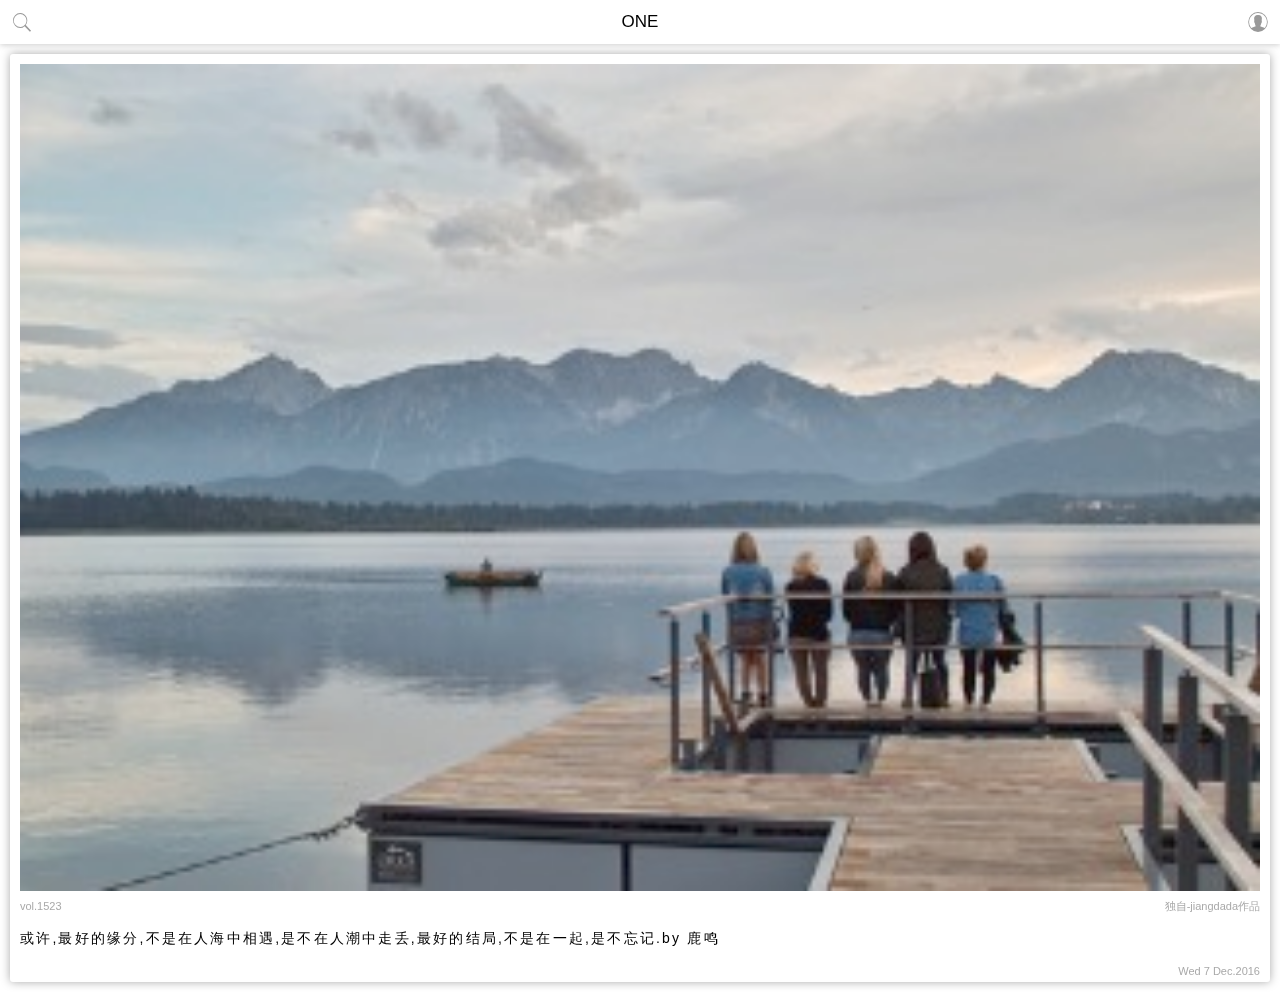
==== HTML/Home.html @ 0b8643e7 "no message" ====
<!doctype html>
<html>

	<head>
		<meta charset="UTF-8">
		<title></title>
		<meta name="viewport" content="width=device-width,initial-scale=1,minimum-scale=1,maximum-scale=1,user-scalable=no" />
		<link href="../css/mui.min.css" rel="stylesheet" />
		<link rel="stylesheet" href="../css/swiper.min.css">
		<link rel="stylesheet" href="../css/main.css">
		<script src="../js/jquery-1.9.1.js"></script>
	</head>

	<body style="background-color: white;">
		<header class="mui-bar mui-bar-nav" style="background-color: white;">
		    <h1 class="mui-title">ONE</h1>
		    <a id="contact" class="mui-icon mui-icon-contact mui-pull-right" style="color: #999;"></a>
		    <a id="search" class="mui-icon mui-icon-search mui-pull-left" style="color: #999;"></a>
		</header>

		<div class="mui-content" style="background-color: white;">

			<div class="swiper-container">
				<div class="swiper-wrapper">
					<div class="swiper-slide">
						<div class="Home_page_box">
							<div class="Home_page_box_card">
								<div class="Home_page_card_content">
									<img src="../images/content.png">
									<div class="home_page_card_content_footer">
										<div class="left">vol.1523</div>
										<div class="right">独自-jiangdada作品</div>
									</div>
								</div>
								<div class="home_page_card_text">
									或许,最好的缘分,不是在人海中相遇,是不在人潮中走丢,最好的结局,不是在一起,是不忘记.by 鹿鸣
								</div>
								<div class="home_page_card_text_footer">Wed 7
									Dec.2016
								</div>
							</div>
						</div>
					</div>
					<div class="swiper-slide">
						<div class="Home_page_box">
							<div class="Home_page_box_card">
								<div class="Home_page_card_content">
									<img src="../images/content.png">
									<div class="home_page_card_content_footer">
										<div class="left">vol.1523</div>
										<div class="right">独自-jiangdada作品</div>
									</div>
								</div>
								<div class="home_page_card_text">
									或许,最好的缘分,不是在人海中相遇,是不在人潮中走丢,最好的结局,不是在一起,是不忘记.by 鹿鸣
								</div>
								<div class="home_page_card_text_footer">Wed 7
									Dec.2016
								</div>
							</div>
						</div>
					</div>
					<div class="swiper-slide">
						<div class="Home_page_box">
							<div class="Home_page_box_card">
								<div class="Home_page_card_content">
									<img src="../images/content.png">
									<div class="home_page_card_content_footer">
										<div class="left">vol.1523</div>
										<div class="right">独自-jiangdada作品</div>
									</div>
								</div>
								<div class="home_page_card_text">
									或许,最好的缘分,不是在人海中相遇,是不在人潮中走丢,最好的结局,不是在一起,是不忘记.by 鹿鸣
								</div>
								<div class="home_page_card_text_footer">Wed 7
									Dec.2016
								</div>
							</div>
						</div>
					</div>
					<div class="swiper-slide">
						<div class="Home_page_box">
							<div class="Home_page_box_card">
								<div class="Home_page_card_content">
									<img src="../images/content.png">
									<div class="home_page_card_content_footer">
										<div class="left">vol.1523</div>
										<div class="right">独自-jiangdada作品</div>
									</div>
								</div>
								<div class="home_page_card_text">
									或许,最好的缘分,不是在人海中相遇,是不在人潮中走丢,最好的结局,不是在一起,是不忘记.by 鹿鸣
								</div>
								<div class="home_page_card_text_footer">Wed 7
									Dec.2016
								</div>
							</div>
						</div>
					</div>
				</div>
			</div>

			<div class="container_operation" style="bottom: 10px;position: fixed;width: 100%;height:30px;text-align: center">

				<div class="operation_left" style="float: left;line-height: 30px;padding-left: 10px">
					<a class="mui-icon mui-icon-star" style="font-size: 20px"></a>
					<span style="font-size: 12px;color: darkgray">小&nbsp;记</span>
				</div>

				<div class="operation_right" style="float: right;line-height: 30px;padding-right: 10px">
					<a class=" mui-icon mui-icon-flag"></a>
					<span style="font-size: 12px;color: darkgray;margin-right: 10px">744</span>
					<a class="mui-icon mui-icon-upload"></a>
				</div>
			</div>

		</div>

	</body>

</html>

<script src="../js/mui.min.js"></script>
<script src="../js/swiper.min.js"></script>
<script type="text/javascript">
	mui.init();
    var mySwiper = new Swiper('.swiper-container',{
        loop: false,
    });


    $(function () {
        $.getJSON("http://v3.wufazhuce.com:8000/api/hp/more/0",{'version':'v3.5.3','platform':'ios','user_id':''},
            function (result) {
				$(document).createElement('')
            }
        );
    })


</script>
---- css/main.css ----
.left{
    float: left;
}

.right{
    float: right;
}

.Home_page_box_card{
    margin: 10px;box-shadow:0 0 10px darkgrey; border-radius:3px; background-color: white;
}

.Home_page_card_content{
    padding: 0 10px;
}

.Home_page_box_card img{
    width: 100%;
    padding-top: 10px;
}

.home_page_card_content_footer{
    font-size: 11px; color: darkgray;
}

.home_page_card_text{
    font-size: 14px; clear: both; line-height: 25px;letter-spacing: 2.2px; margin: 30px 20px 10px 10px;
}

.home_page_card_text_footer{
    font-size: 11px; color: darkgray; text-align: right; padding-right: 10px;
}
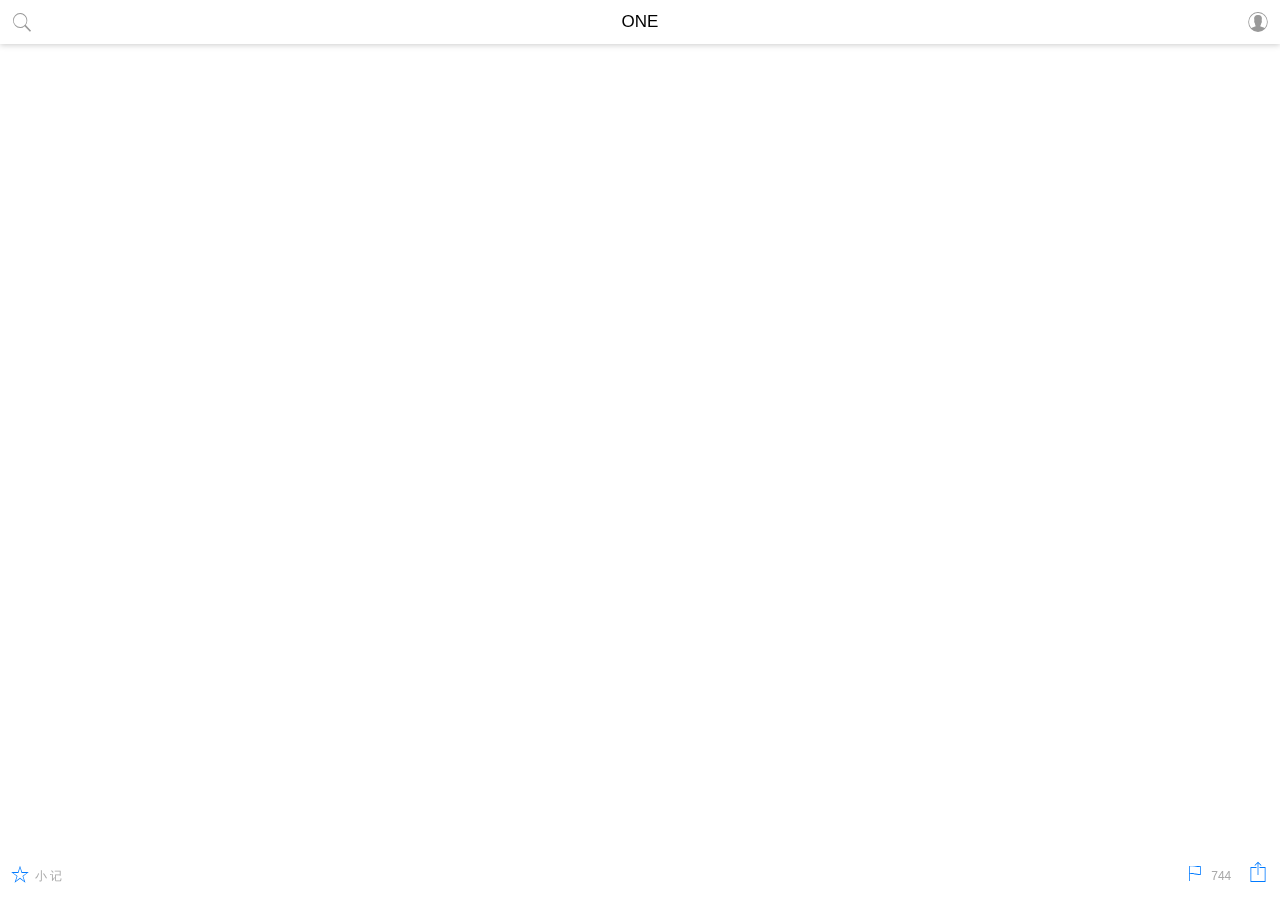
==== commit 712bff11: "首页数据加载" ====
--- a/HTML/Home.html
+++ b/HTML/Home.html
@@ -9,6 +9,7 @@
 		<link rel="stylesheet" href="../css/swiper.min.css">
 		<link rel="stylesheet" href="../css/main.css">
 		<script src="../js/jquery-1.9.1.js"></script>
+
 	</head>
 
 	<body style="background-color: white;">
@@ -22,82 +23,7 @@
 
 			<div class="swiper-container">
 				<div class="swiper-wrapper">
-					<div class="swiper-slide">
-						<div class="Home_page_box">
-							<div class="Home_page_box_card">
-								<div class="Home_page_card_content">
-									<img src="../images/content.png">
-									<div class="home_page_card_content_footer">
-										<div class="left">vol.1523</div>
-										<div class="right">独自-jiangdada作品</div>
-									</div>
-								</div>
-								<div class="home_page_card_text">
-									或许,最好的缘分,不是在人海中相遇,是不在人潮中走丢,最好的结局,不是在一起,是不忘记.by 鹿鸣
-								</div>
-								<div class="home_page_card_text_footer">Wed 7
-									Dec.2016
-								</div>
-							</div>
-						</div>
-					</div>
-					<div class="swiper-slide">
-						<div class="Home_page_box">
-							<div class="Home_page_box_card">
-								<div class="Home_page_card_content">
-									<img src="../images/content.png">
-									<div class="home_page_card_content_footer">
-										<div class="left">vol.1523</div>
-										<div class="right">独自-jiangdada作品</div>
-									</div>
-								</div>
-								<div class="home_page_card_text">
-									或许,最好的缘分,不是在人海中相遇,是不在人潮中走丢,最好的结局,不是在一起,是不忘记.by 鹿鸣
-								</div>
-								<div class="home_page_card_text_footer">Wed 7
-									Dec.2016
-								</div>
-							</div>
-						</div>
-					</div>
-					<div class="swiper-slide">
-						<div class="Home_page_box">
-							<div class="Home_page_box_card">
-								<div class="Home_page_card_content">
-									<img src="../images/content.png">
-									<div class="home_page_card_content_footer">
-										<div class="left">vol.1523</div>
-										<div class="right">独自-jiangdada作品</div>
-									</div>
-								</div>
-								<div class="home_page_card_text">
-									或许,最好的缘分,不是在人海中相遇,是不在人潮中走丢,最好的结局,不是在一起,是不忘记.by 鹿鸣
-								</div>
-								<div class="home_page_card_text_footer">Wed 7
-									Dec.2016
-								</div>
-							</div>
-						</div>
-					</div>
-					<div class="swiper-slide">
-						<div class="Home_page_box">
-							<div class="Home_page_box_card">
-								<div class="Home_page_card_content">
-									<img src="../images/content.png">
-									<div class="home_page_card_content_footer">
-										<div class="left">vol.1523</div>
-										<div class="right">独自-jiangdada作品</div>
-									</div>
-								</div>
-								<div class="home_page_card_text">
-									或许,最好的缘分,不是在人海中相遇,是不在人潮中走丢,最好的结局,不是在一起,是不忘记.by 鹿鸣
-								</div>
-								<div class="home_page_card_text_footer">Wed 7
-									Dec.2016
-								</div>
-							</div>
-						</div>
-					</div>
+
 				</div>
 			</div>
 
@@ -123,20 +49,47 @@
 
 <script src="../js/mui.min.js"></script>
 <script src="../js/swiper.min.js"></script>
+<script src="../js/jquery.tmpl.min.js"></script>
+
+<script id="textTmpl" type="x-jquery-tmpl">
+	<div class="swiper-slide">
+						<div class="Home_page_box">
+							<div class="Home_page_box_card">
+								<div class="Home_page_card_content">
+									<img src=${hp_img_original_url}>
+									<div class="home_page_card_content_footer">
+										<div class="left">${hp_title}</div>
+										<div class="right">${hp_author}</div>
+									</div>
+								</div>
+								<div class="home_page_card_text">
+									${hp_content}
+								</div>
+								<div class="home_page_card_text_footer">
+									${hp_makettime}
+								</div>
+							</div>
+						</div>
+					</div>
+</script>
+
 <script type="text/javascript">
 	mui.init();
     var mySwiper = new Swiper('.swiper-container',{
         loop: false,
     });
 
-
     $(function () {
         $.getJSON("http://v3.wufazhuce.com:8000/api/hp/more/0",{'version':'v3.5.3','platform':'ios','user_id':''},
             function (result) {
-				$(document).createElement('')
-            }
+            	console.log(result['data'][0]);
+				for (var i = 0;i<result['data'].length;i++) {
+					$('#textTmpl').tmpl(result['data'][i]).appendTo('.swiper-wrapper');
+				}
+				mySwiper.update(true);
+			}
         );
     })
 
+</script>
 
-</script>